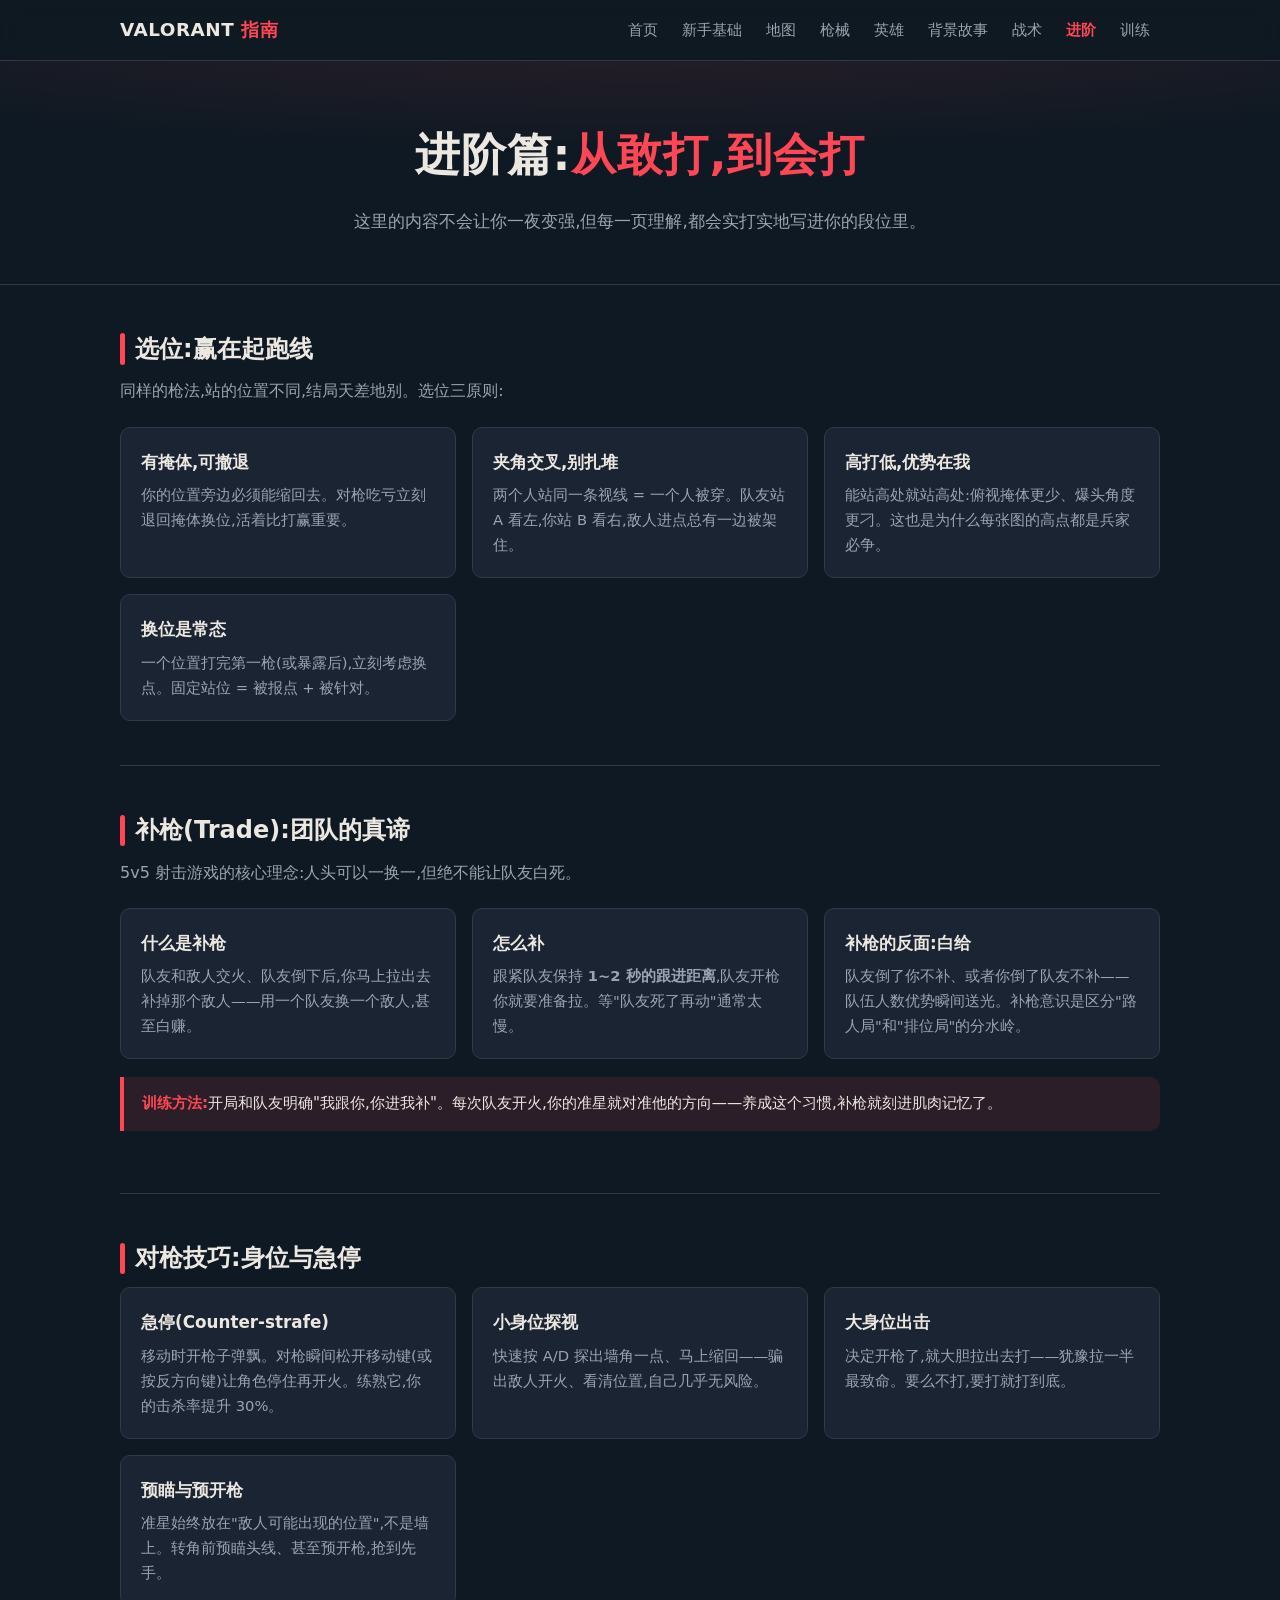
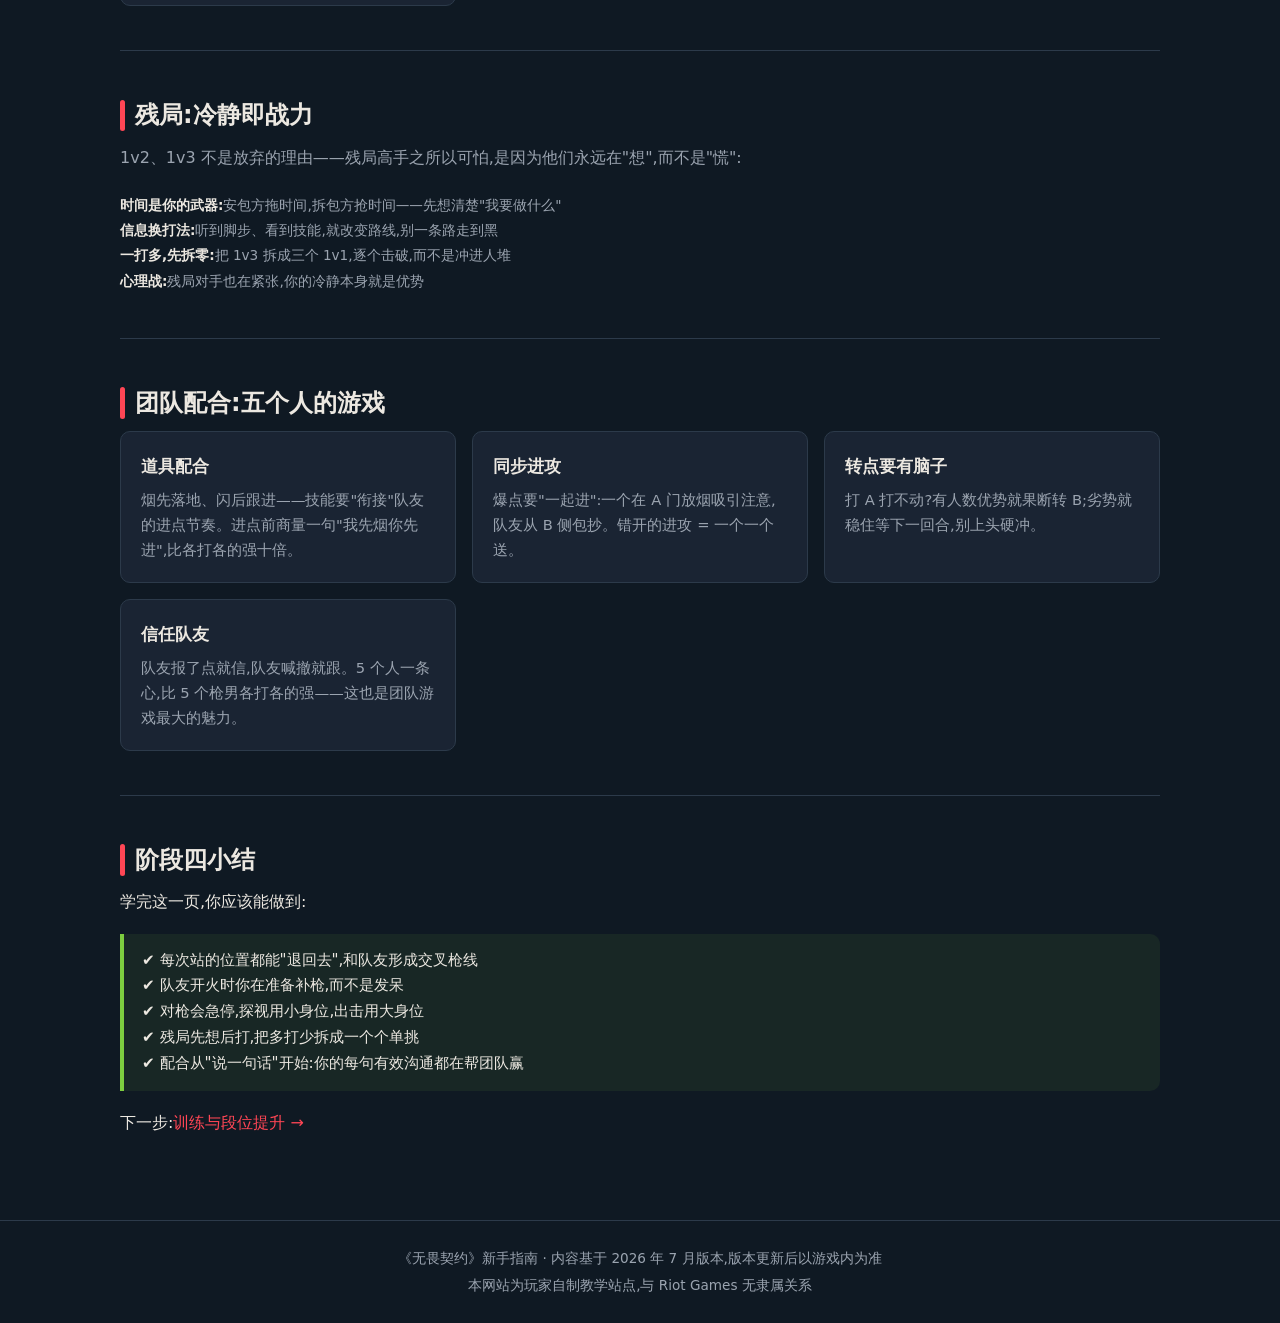
==== advanced.html @ 95a626fa "Add Valorant beginner guide website (9 pages)" ====
<!DOCTYPE html>
<html lang="zh-CN">
<head>
  <meta charset="UTF-8">
  <meta name="viewport" content="width=device-width, initial-scale=1.0">
  <title>进阶篇 — 无畏契约新手指南</title>
  <meta name="description" content="无畏契约进阶技巧:选位、补枪、急停与身位控制、残局思路、团队配合。">
  <link rel="stylesheet" href="css/style.css">
</head>
<body>

<header class="site-header">
  <div class="container header-inner">
    <a href="index.html" class="logo">VALORANT<span> 指南</span></a>
    <button type="button" class="nav-toggle" id="navToggle" aria-label="打开菜单">☰</button>
    <nav class="site-nav" id="siteNav">
      <a href="index.html">首页</a>
      <a href="basics.html">新手基础</a>
      <a href="maps.html">地图</a>
      <a href="weapons.html">枪械</a>
      <a href="agents.html">英雄</a>
      <a href="lore.html">背景故事</a>
      <a href="tactics.html">战术</a>
      <a href="advanced.html" class="active">进阶</a>
      <a href="training.html">训练</a>
    </nav>
  </div>
</header>

<section class="hero">
  <div class="container">
    <h1>进阶篇:<em>从敢打,到会打</em></h1>
    <p>这里的内容不会让你一夜变强,但每一页理解,都会实打实地写进你的段位里。</p>
  </div>
</section>

<main class="container">

  <section class="section">
    <h2 class="section-title">选位:赢在起跑线</h2>
    <p class="section-desc">同样的枪法,站的位置不同,结局天差地别。选位三原则:</p>
    <div class="grid">
      <div class="card">
        <h3>有掩体,可撤退</h3>
        <p>你的位置旁边必须能缩回去。对枪吃亏立刻退回掩体换位,活着比打赢重要。</p>
      </div>
      <div class="card">
        <h3>夹角交叉,别扎堆</h3>
        <p>两个人站同一条视线 = 一个人被穿。队友站 A 看左,你站 B 看右,敌人进点总有一边被架住。</p>
      </div>
      <div class="card">
        <h3>高打低,优势在我</h3>
        <p>能站高处就站高处:俯视掩体更少、爆头角度更刁。这也是为什么每张图的高点都是兵家必争。</p>
      </div>
      <div class="card">
        <h3>换位是常态</h3>
        <p>一个位置打完第一枪(或暴露后),立刻考虑换点。固定站位 = 被报点 + 被针对。</p>
      </div>
    </div>
  </section>

  <section class="section">
    <h2 class="section-title">补枪(Trade):团队的真谛</h2>
    <p class="section-desc">5v5 射击游戏的核心理念:人头可以一换一,但绝不能让队友白死。</p>
    <div class="grid">
      <div class="card">
        <h3>什么是补枪</h3>
        <p>队友和敌人交火、队友倒下后,你马上拉出去补掉那个敌人——用一个队友换一个敌人,甚至白赚。</p>
      </div>
      <div class="card">
        <h3>怎么补</h3>
        <p>跟紧队友保持 <strong>1~2 秒的跟进距离</strong>,队友开枪你就要准备拉。等"队友死了再动"通常太慢。</p>
      </div>
      <div class="card">
        <h3>补枪的反面:白给</h3>
        <p>队友倒了你不补、或者你倒了队友不补——队伍人数优势瞬间送光。补枪意识是区分"路人局"和"排位局"的分水岭。</p>
      </div>
    </div>
    <div class="callout">
      <strong>训练方法:</strong>开局和队友明确"我跟你,你进我补"。每次队友开火,你的准星就对准他的方向——养成这个习惯,补枪就刻进肌肉记忆了。
    </div>
  </section>

  <section class="section">
    <h2 class="section-title">对枪技巧:身位与急停</h2>
    <div class="grid">
      <div class="card">
        <h3>急停(Counter-strafe)</h3>
        <p>移动时开枪子弹飘。对枪瞬间松开移动键(或按反方向键)让角色停住再开火。练熟它,你的击杀率提升 30%。</p>
      </div>
      <div class="card">
        <h3>小身位探视</h3>
        <p>快速按 A/D 探出墙角一点、马上缩回——骗出敌人开火、看清位置,自己几乎无风险。</p>
      </div>
      <div class="card">
        <h3>大身位出击</h3>
        <p>决定开枪了,就大胆拉出去打——犹豫拉一半最致命。要么不打,要打就打到底。</p>
      </div>
      <div class="card">
        <h3>预瞄与预开枪</h3>
        <p>准星始终放在"敌人可能出现的位置",不是墙上。转角前预瞄头线、甚至预开枪,抢到先手。</p>
      </div>
    </div>
  </section>

  <section class="section">
    <h2 class="section-title">残局:冷静即战力</h2>
    <p class="section-desc">1v2、1v3 不是放弃的理由——残局高手之所以可怕,是因为他们永远在"想",而不是"慌":</p>
    <ul class="kit">
      <li><b>时间是你的武器:</b>安包方拖时间,拆包方抢时间——先想清楚"我要做什么"</li>
      <li><b>信息换打法:</b>听到脚步、看到技能,就改变路线,别一条路走到黑</li>
      <li><b>一打多,先拆零:</b>把 1v3 拆成三个 1v1,逐个击破,而不是冲进人堆</li>
      <li><b>心理战:</b>残局对手也在紧张,你的冷静本身就是优势</li>
    </ul>
  </section>

  <section class="section">
    <h2 class="section-title">团队配合:五个人的游戏</h2>
    <div class="grid">
      <div class="card">
        <h3>道具配合</h3>
        <p>烟先落地、闪后跟进——技能要"衔接"队友的进点节奏。进点前商量一句"我先烟你先进",比各打各的强十倍。</p>
      </div>
      <div class="card">
        <h3>同步进攻</h3>
        <p>爆点要"一起进":一个在 A 门放烟吸引注意,队友从 B 侧包抄。错开的进攻 = 一个一个送。</p>
      </div>
      <div class="card">
        <h3>转点要有脑子</h3>
        <p>打 A 打不动?有人数优势就果断转 B;劣势就稳住等下一回合,别上头硬冲。</p>
      </div>
      <div class="card">
        <h3>信任队友</h3>
        <p>队友报了点就信,队友喊撤就跟。5 个人一条心,比 5 个枪男各打各的强——这也是团队游戏最大的魅力。</p>
      </div>
    </div>
  </section>

  <section class="section">
    <h2 class="section-title">阶段四小结</h2>
    <p>学完这一页,你应该能做到:</p>
    <div class="callout tip">
      ✔ 每次站的位置都能"退回去",和队友形成交叉枪线<br>
      ✔ 队友开火时你在准备补枪,而不是发呆<br>
      ✔ 对枪会急停,探视用小身位,出击用大身位<br>
      ✔ 残局先想后打,把多打少拆成一个个单挑<br>
      ✔ 配合从"说一句话"开始:你的每句有效沟通都在帮团队赢
    </div>
    <p>下一步:<a href="training.html">训练与段位提升 →</a></p>
  </section>

</main>

<footer class="site-footer">
  <div class="container">
    <p>《无畏契约》新手指南 · 内容基于 2026 年 7 月版本,版本更新后以游戏内为准</p>
    <p>本网站为玩家自制教学站点,与 Riot Games 无隶属关系</p>
  </div>
</footer>

<script src="js/main.js"></script>
</body>
</html>
---- css/style.css ----
/* ============================================================
   无畏契约新手指南 — 全站共享样式
   暗色 + 红色点缀(Valorant 风格),响应式,无外部依赖
   ============================================================ */

:root {
  --bg: #0f1923;
  --bg-2: #141e2b;
  --card: #1a2433;
  --card-hover: #202d3f;
  --line: #2c3a4a;
  --text: #ece8e1;
  --muted: #9ba4b0;
  --accent: #ff4655;
  --accent-soft: rgba(255, 70, 85, 0.12);

  /* 四职业配色 */
  --role-duelist: #ff4655;
  --role-initiator: #7dcd3f;
  --role-controller: #4ea1ff;
  --role-sentinel: #f0b429;

  --radius: 10px;
  --shadow: 0 4px 16px rgba(0, 0, 0, 0.35);
}

* { box-sizing: border-box; margin: 0; padding: 0; }

html { scroll-behavior: smooth; }

body {
  font-family: system-ui, -apple-system, "Segoe UI", "Microsoft YaHei", "PingFang SC", sans-serif;
  background: var(--bg);
  color: var(--text);
  line-height: 1.7;
}

.container { max-width: 1080px; margin: 0 auto; padding: 0 20px; }

a { color: var(--accent); text-decoration: none; }
a:hover { text-decoration: underline; }

/* ---------------- 页头导航 ---------------- */

.site-header {
  position: sticky;
  top: 0;
  z-index: 100;
  background: rgba(15, 25, 35, 0.92);
  -webkit-backdrop-filter: blur(8px);
  backdrop-filter: blur(8px);
  border-bottom: 1px solid var(--line);
}

.header-inner {
  display: flex;
  align-items: center;
  justify-content: space-between;
  gap: 16px;
  height: 60px;
}

.logo {
  font-weight: 800;
  font-size: 1.15rem;
  letter-spacing: 0.5px;
  color: var(--text);
  white-space: nowrap;
}
.logo span { color: var(--accent); }

.site-nav {
  display: flex;
  gap: 4px;
  align-items: center;
  flex-wrap: wrap;
}

.site-nav a {
  color: var(--muted);
  padding: 6px 10px;
  border-radius: 6px;
  font-size: 0.92rem;
  white-space: nowrap;
}
.site-nav a:hover { color: var(--text); text-decoration: none; background: var(--card); }
.site-nav a.active { color: var(--accent); font-weight: 700; }

.nav-toggle {
  display: none;
  background: none;
  border: 1px solid var(--line);
  color: var(--text);
  font-size: 1.2rem;
  padding: 4px 12px;
  border-radius: 6px;
  cursor: pointer;
}

/* ---------------- 英雄区 ---------------- */

.hero {
  padding: 56px 0 48px;
  text-align: center;
  background:
    radial-gradient(ellipse 80% 60% at 50% -20%, var(--accent-soft), transparent),
    var(--bg);
  border-bottom: 1px solid var(--line);
}

.hero h1 {
  font-size: clamp(1.8rem, 4vw, 2.8rem);
  font-weight: 800;
  letter-spacing: 1px;
}
.hero h1 em { color: var(--accent); font-style: normal; }
.hero p {
  max-width: 640px;
  margin: 14px auto 0;
  color: var(--muted);
  font-size: 1.05rem;
}

/* ---------------- 章节标题 ---------------- */

.section { padding: 44px 0; }
.section + .section { border-top: 1px solid var(--line); }

.section-title {
  font-size: 1.5rem;
  font-weight: 800;
  margin-bottom: 8px;
  display: flex;
  align-items: center;
  gap: 10px;
}
.section-title::before {
  content: "";
  width: 5px;
  height: 1.3em;
  background: var(--accent);
  border-radius: 3px;
}

.section-desc { color: var(--muted); margin-bottom: 22px; }

.subhead { margin: 20px 0 10px; }

/* ---------------- 卡片 ---------------- */

.grid {
  display: grid;
  grid-template-columns: repeat(auto-fill, minmax(250px, 1fr));
  gap: 16px;
}

.card {
  background: var(--card);
  border: 1px solid var(--line);
  border-radius: var(--radius);
  padding: 20px;
  transition: transform 0.15s ease, border-color 0.15s ease, background 0.15s ease;
}
.card:hover {
  transform: translateY(-3px);
  border-color: var(--accent);
  background: var(--card-hover);
}
.card h3 { font-size: 1.05rem; margin-bottom: 6px; }
.card p { color: var(--muted); font-size: 0.92rem; }
.card .tag {
  display: inline-block;
  font-size: 0.75rem;
  font-weight: 700;
  padding: 2px 8px;
  border-radius: 20px;
  margin-bottom: 8px;
}

/* 英雄卡片技能列表 */
.kit {
  list-style: none;
  margin: 8px 0 0;
  font-size: 0.85rem;
  color: var(--muted);
}
.kit li { padding: 1px 0; }
.kit b { color: var(--text); font-weight: 600; }

.stars { color: var(--accent); font-size: 0.8rem; letter-spacing: 2px; }

.card .advice { margin-top: 10px; font-size: 0.88rem; color: var(--text); }
.card .advice b { color: var(--accent); }

/* 角色职业色 */
.tag-duelist { background: rgba(255, 70, 85, 0.15); color: var(--role-duelist); }
.tag-initiator { background: rgba(125, 205, 63, 0.15); color: var(--role-initiator); }
.tag-controller { background: rgba(78, 161, 255, 0.15); color: var(--role-controller); }
.tag-sentinel { background: rgba(240, 180, 41, 0.15); color: var(--role-sentinel); }

/* ---------------- 提示框 ---------------- */

.callout {
  border-left: 4px solid var(--accent);
  background: var(--accent-soft);
  padding: 14px 18px;
  border-radius: 0 var(--radius) var(--radius) 0;
  margin: 18px 0;
  font-size: 0.95rem;
}
.callout strong { color: var(--accent); }

.tip {
  border-left-color: var(--role-initiator);
  background: rgba(125, 205, 63, 0.08);
}
.tip strong { color: var(--role-initiator); }

/* ---------------- 表格 ---------------- */

.table-wrap { overflow-x: auto; margin: 18px 0; }

table {
  width: 100%;
  border-collapse: collapse;
  font-size: 0.92rem;
  background: var(--card);
  border-radius: var(--radius);
  overflow: hidden;
}
th, td { padding: 10px 14px; text-align: left; border-bottom: 1px solid var(--line); }
th { background: var(--bg-2); font-weight: 700; white-space: nowrap; }
tr:last-child td { border-bottom: none; }
td { color: var(--text); }

/* ---------------- 路线图(首页) ---------------- */

.roadmap { list-style: none; }
.roadmap li {
  position: relative;
  padding: 0 0 26px 34px;
}
.roadmap li::before {
  content: "";
  position: absolute;
  left: 8px;
  top: 6px;
  width: 14px;
  height: 14px;
  border-radius: 50%;
  background: var(--accent);
  box-shadow: 0 0 0 4px var(--accent-soft);
}
.roadmap li::after {
  content: "";
  position: absolute;
  left: 14px;
  top: 26px;
  bottom: 0;
  width: 2px;
  background: var(--line);
}
.roadmap li:last-child::after { display: none; }
.roadmap h3 { font-size: 1.1rem; margin-bottom: 4px; }
.roadmap p { color: var(--muted); font-size: 0.93rem; }
.roadmap .steps { margin-top: 10px; display: flex; flex-wrap: wrap; gap: 8px; }
.roadmap .steps a {
  background: var(--card);
  border: 1px solid var(--line);
  color: var(--text);
  padding: 6px 14px;
  border-radius: 20px;
  font-size: 0.88rem;
}
.roadmap .steps a:hover { border-color: var(--accent); text-decoration: none; color: var(--accent); }

/* ---------------- 页脚 ---------------- */

.site-footer {
  border-top: 1px solid var(--line);
  padding: 26px 0;
  margin-top: 40px;
  text-align: center;
  color: var(--muted);
  font-size: 0.85rem;
}
.site-footer p + p { margin-top: 4px; }

/* ---------------- 响应式 ---------------- */

@media (max-width: 820px) {
  .nav-toggle { display: block; }

  .site-nav {
    display: none;
    position: absolute;
    top: 60px;
    left: 0;
    right: 0;
    flex-direction: column;
    align-items: stretch;
    background: var(--bg-2);
    border-bottom: 1px solid var(--line);
    padding: 10px 20px 16px;
  }
  .site-nav.open { display: flex; }
  .site-nav a { padding: 10px 8px; font-size: 1rem; }

  .hero { padding: 40px 0 34px; }
  .section { padding: 34px 0; }
}
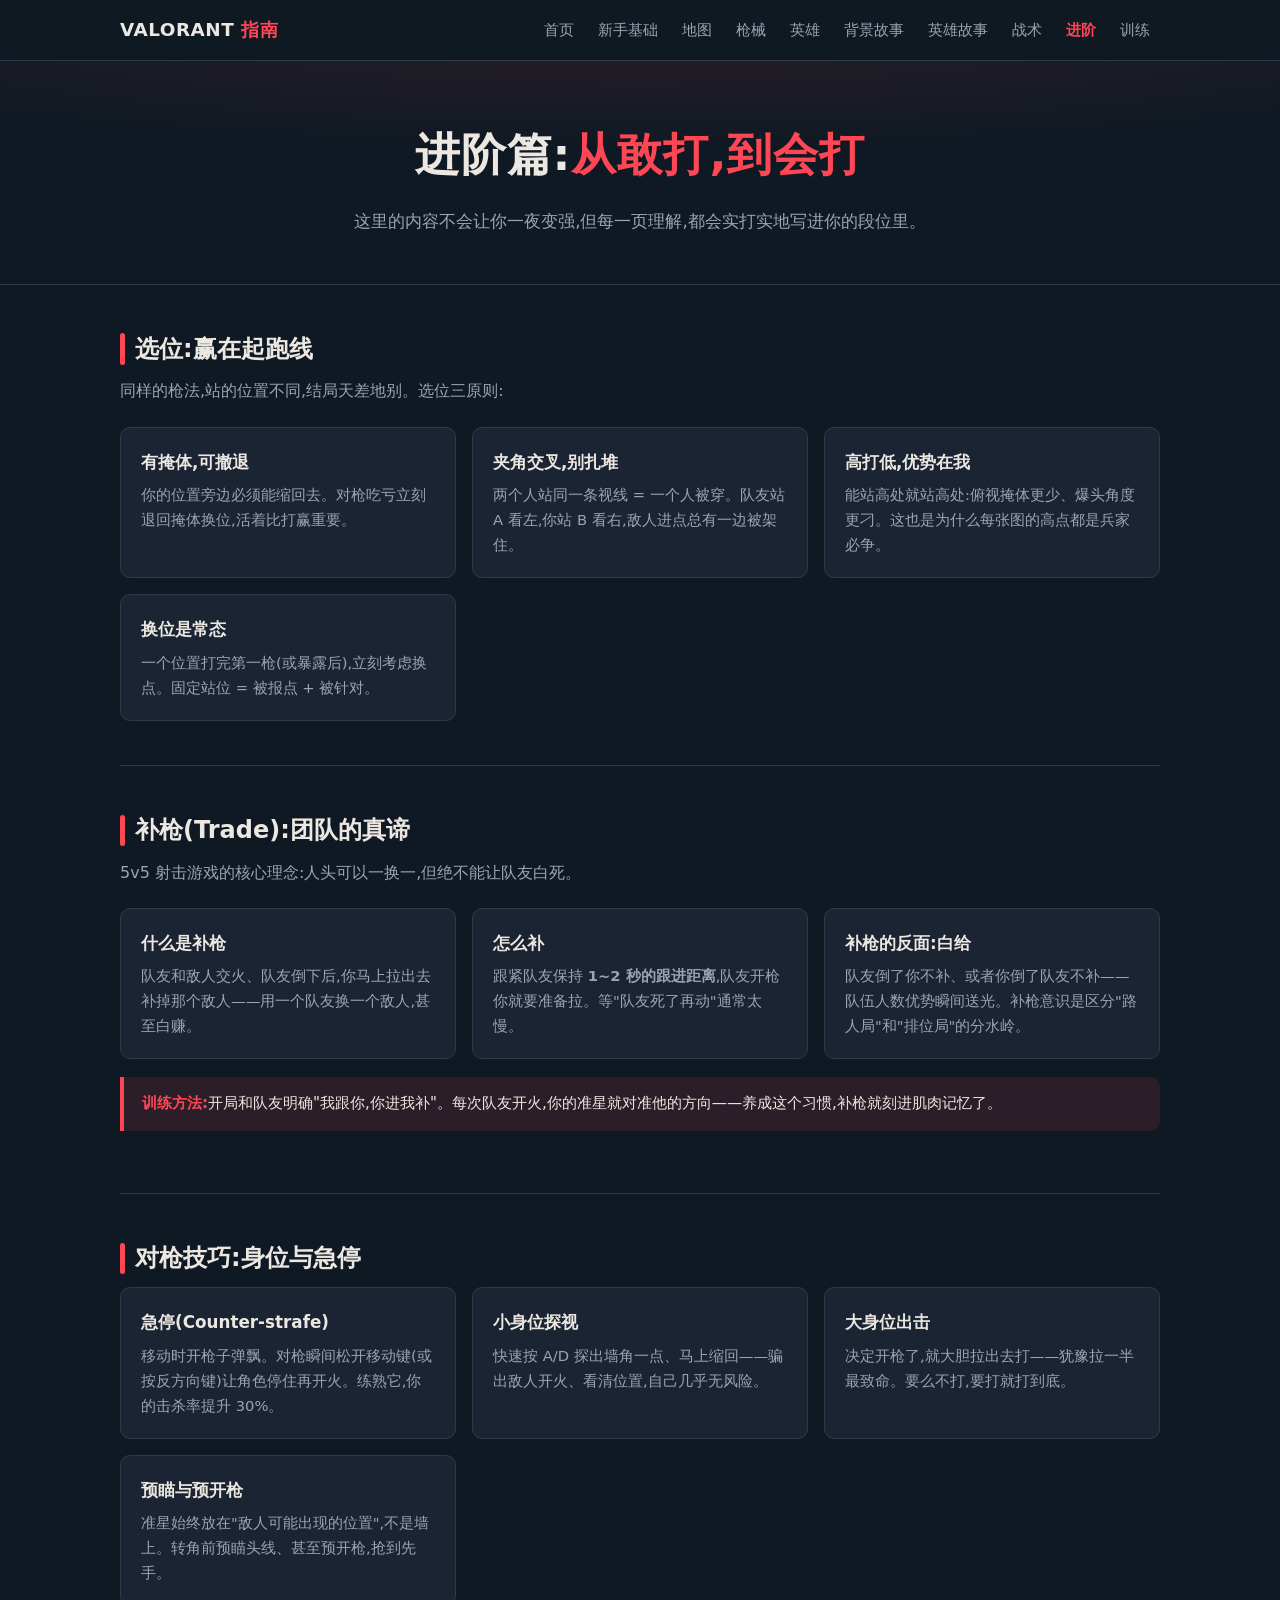
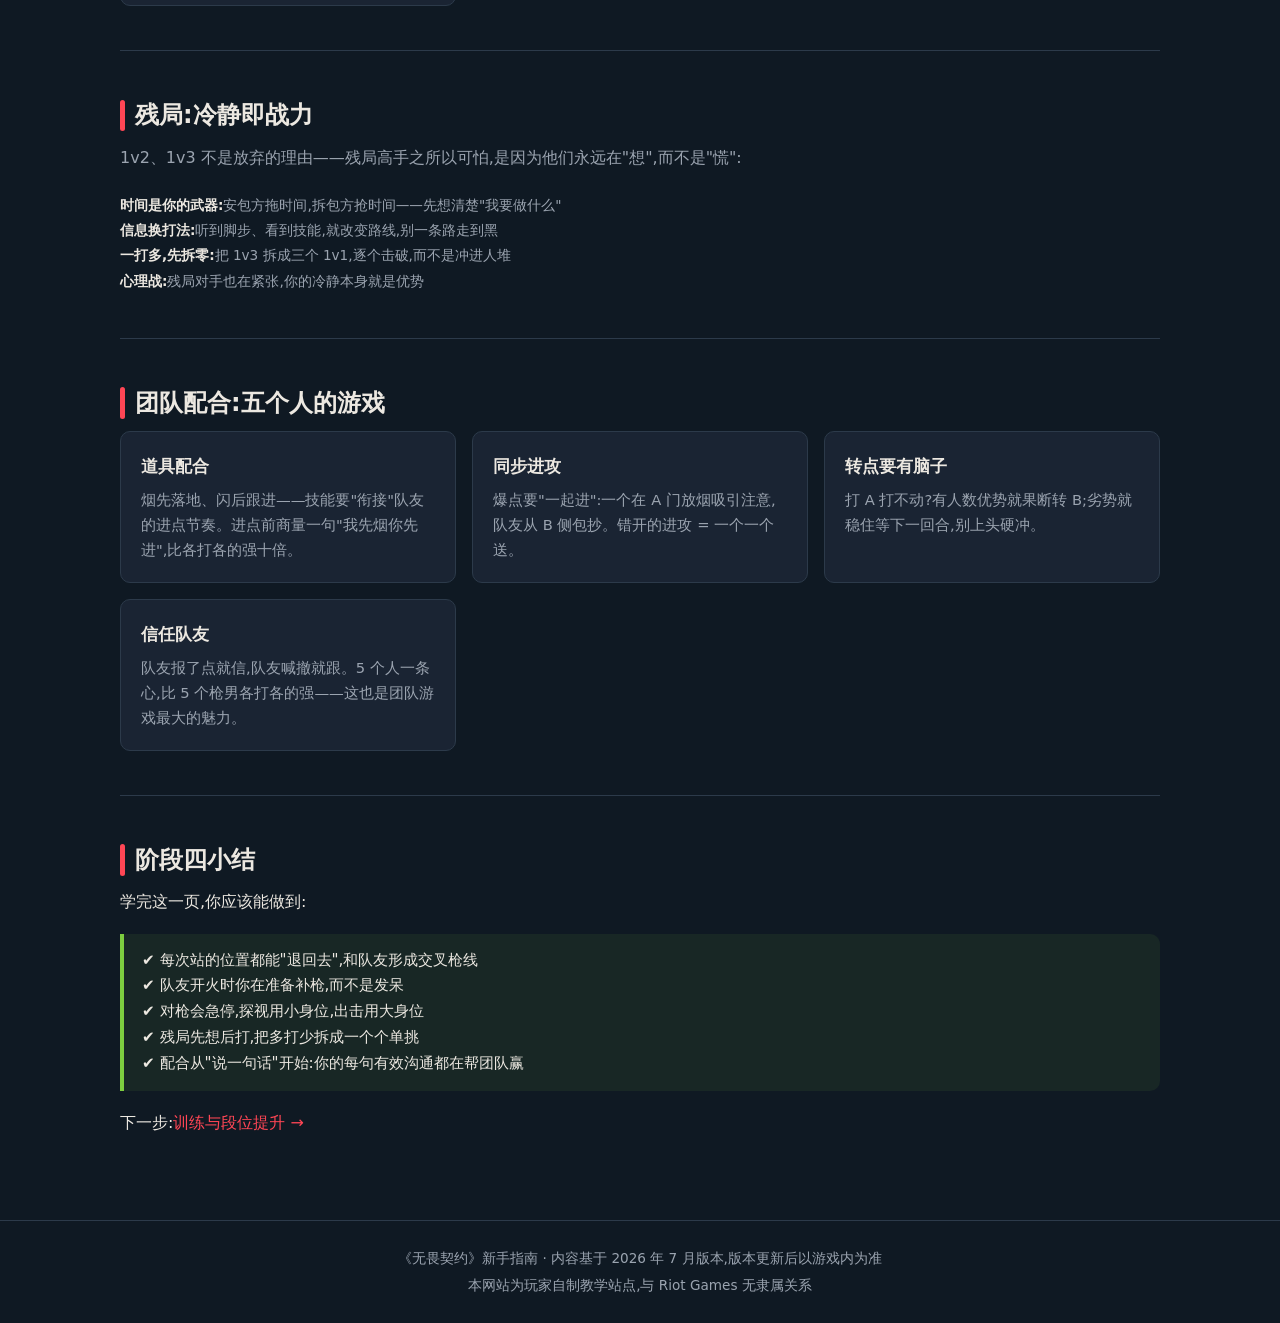
==== commit 1781b778: "新增英雄故事页:29 位英雄档案,更新全站导航与背景故事页" ====
--- a/advanced.html
+++ b/advanced.html
@@ -20,6 +20,7 @@
       <a href="weapons.html">枪械</a>
       <a href="agents.html">英雄</a>
       <a href="lore.html">背景故事</a>
+      <a href="stories.html">英雄故事</a>
       <a href="tactics.html">战术</a>
       <a href="advanced.html" class="active">进阶</a>
       <a href="training.html">训练</a>
--- a/css/style.css
+++ b/css/style.css
@@ -56,8 +56,11 @@
   display: flex;
   align-items: center;
   justify-content: space-between;
-  gap: 16px;
-  height: 60px;
+  flex-wrap: wrap;
+  gap: 8px 16px;
+  min-height: 60px;
+  padding-top: 8px;
+  padding-bottom: 8px;
 }
 
 .logo {
@@ -274,6 +277,92 @@
 }
 .roadmap .steps a:hover { border-color: var(--accent); text-decoration: none; color: var(--accent); }
 
+/* ---------------- 地图小地图区块 ---------------- */
+
+.map-block-wrap { border-top: 1px solid var(--line); }
+.map-meta { color: var(--muted); font-size: 0.9rem; margin-bottom: 14px; }
+
+.map-block {
+  display: grid;
+  grid-template-columns: minmax(0, 1fr) minmax(0, 1fr);
+  gap: 20px;
+  align-items: start;
+}
+
+.minimap svg {
+  width: 100%;
+  height: auto;
+  background: var(--bg-2);
+  border: 1px solid var(--line);
+  border-radius: var(--radius);
+  display: block;
+}
+
+.map-legend {
+  display: flex;
+  flex-wrap: wrap;
+  gap: 6px 14px;
+  margin-top: 10px;
+  font-size: 0.8rem;
+  color: var(--muted);
+}
+.map-legend span {
+  display: inline-flex;
+  align-items: center;
+  gap: 5px;
+}
+.map-legend i {
+  width: 10px;
+  height: 10px;
+  border-radius: 3px;
+  display: inline-block;
+  flex-shrink: 0;
+}
+.map-legend i.line { width: 18px; height: 3px; border-radius: 2px; }
+
+/* 图例色块 */
+.leg-attack { background: #7dcd3f !important; }
+.leg-defend { background: #4ea1ff !important; }
+.leg-a { background: #ff4655 !important; }
+.leg-b { background: #f0b429 !important; }
+.leg-c { background: #a78bfa !important; }
+.leg-special { background: #facc15 !important; border-radius: 2px !important; transform: rotate(45deg) !important; }
+.leg-line { background: #33465a !important; }
+.leg-circle { border-radius: 50% !important; transform: none !important; }
+
+.map-analysis p + p { margin-top: 10px; }
+.map-analysis strong { color: var(--accent); }
+.map-analysis .map-kicker { display: inline-block; color: var(--accent); font-weight: 700; margin-right: 4px; }
+
+/* ---------------- 英雄故事页 ---------------- */
+
+.story-card { border-top: 1px solid var(--line); padding: 26px 0; }
+.story-card:first-of-type { border-top: none; }
+.story-card h3 { font-size: 1.25rem; margin-bottom: 2px; }
+.story-card .story-sub { color: var(--muted); font-size: 0.9rem; margin-bottom: 12px; }
+.story-grid {
+  display: grid;
+  grid-template-columns: repeat(auto-fit, minmax(210px, 1fr));
+  gap: 10px 22px;
+  margin-top: 10px;
+}
+.story-grid .sg-item { font-size: 0.93rem; }
+.story-grid .sg-item b {
+  display: block;
+  color: var(--accent);
+  font-size: 0.78rem;
+  letter-spacing: 1px;
+  margin-bottom: 2px;
+}
+.story-quote {
+  margin-top: 14px;
+  padding-left: 14px;
+  border-left: 3px solid var(--accent);
+  color: var(--muted);
+  font-style: italic;
+  font-size: 0.92rem;
+}
+
 /* ---------------- 页脚 ---------------- */
 
 .site-footer {
@@ -288,8 +377,14 @@
 
 /* ---------------- 响应式 ---------------- */
 
+@media (max-width: 980px) {
+  .site-nav a { padding: 6px 8px; font-size: 0.84rem; }
+}
+
 @media (max-width: 820px) {
   .nav-toggle { display: block; }
+
+  .map-block { grid-template-columns: 1fr; }
 
   .site-nav {
     display: none;
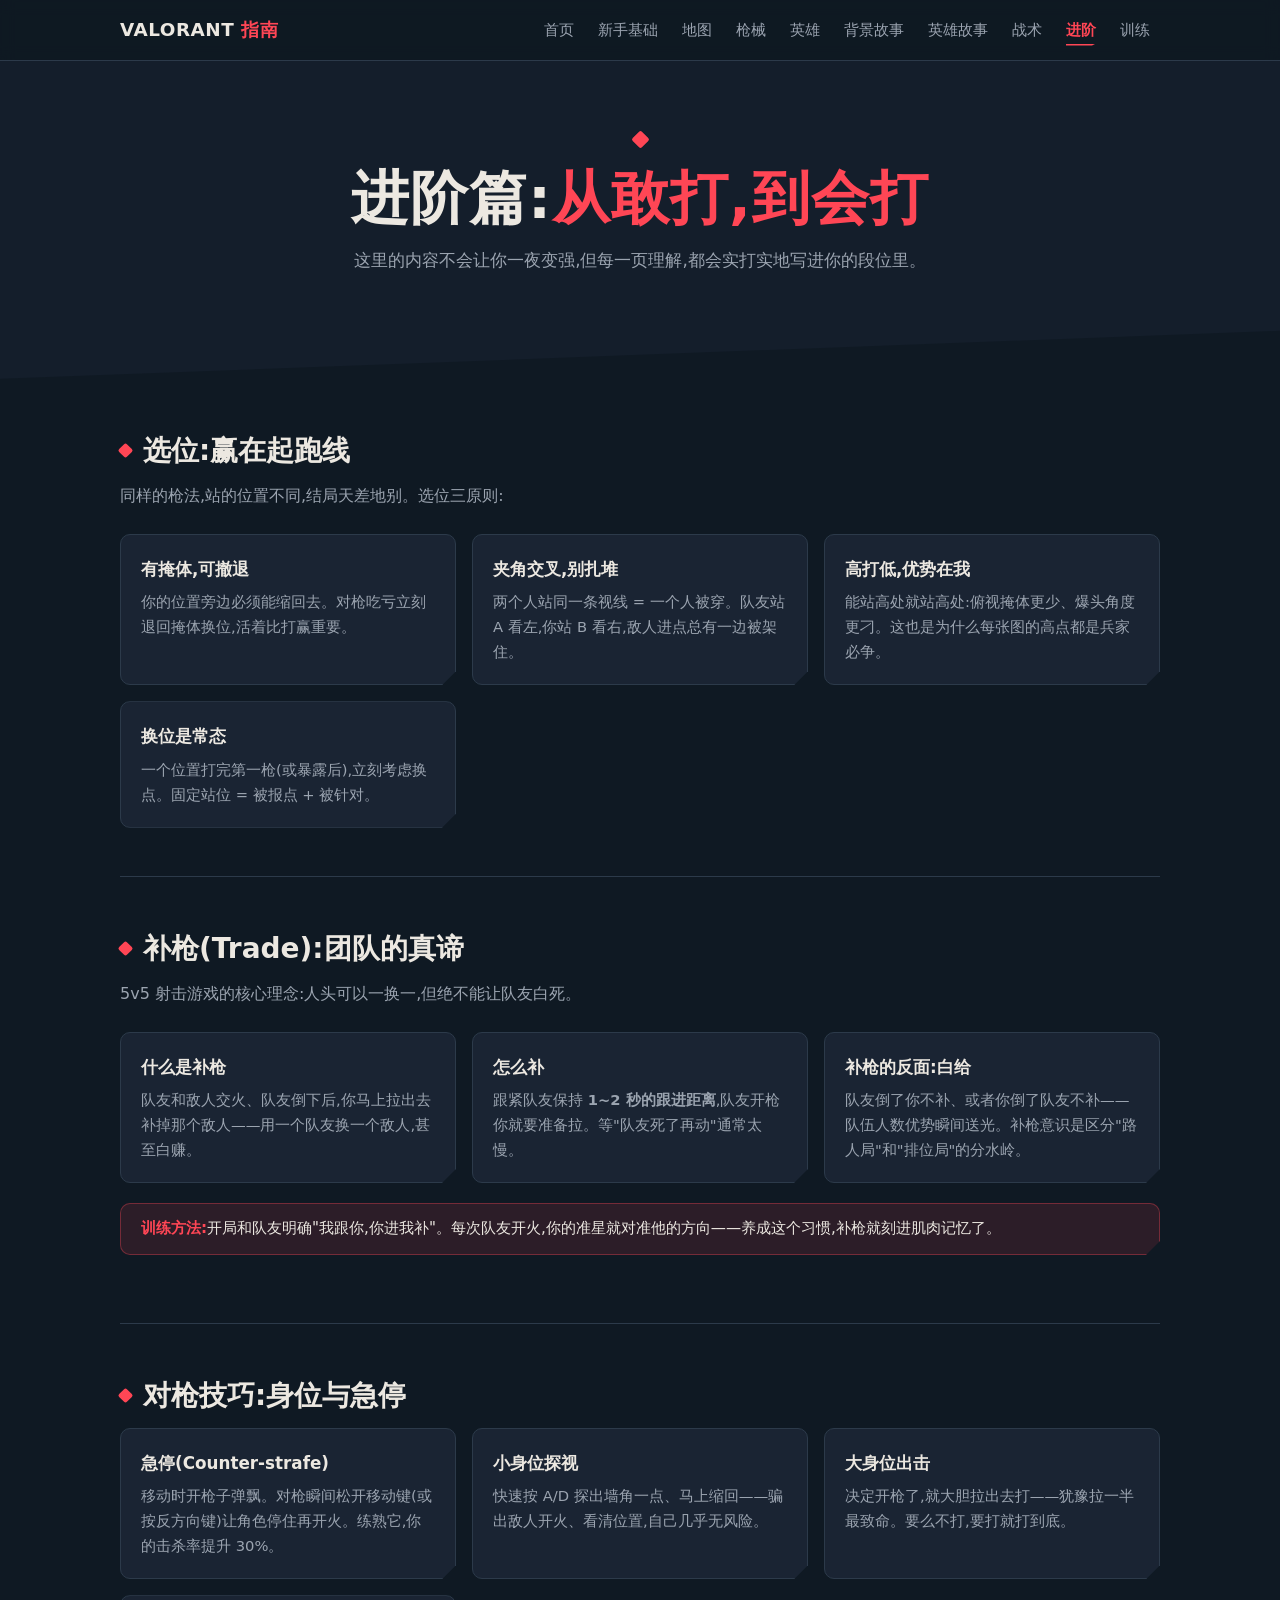
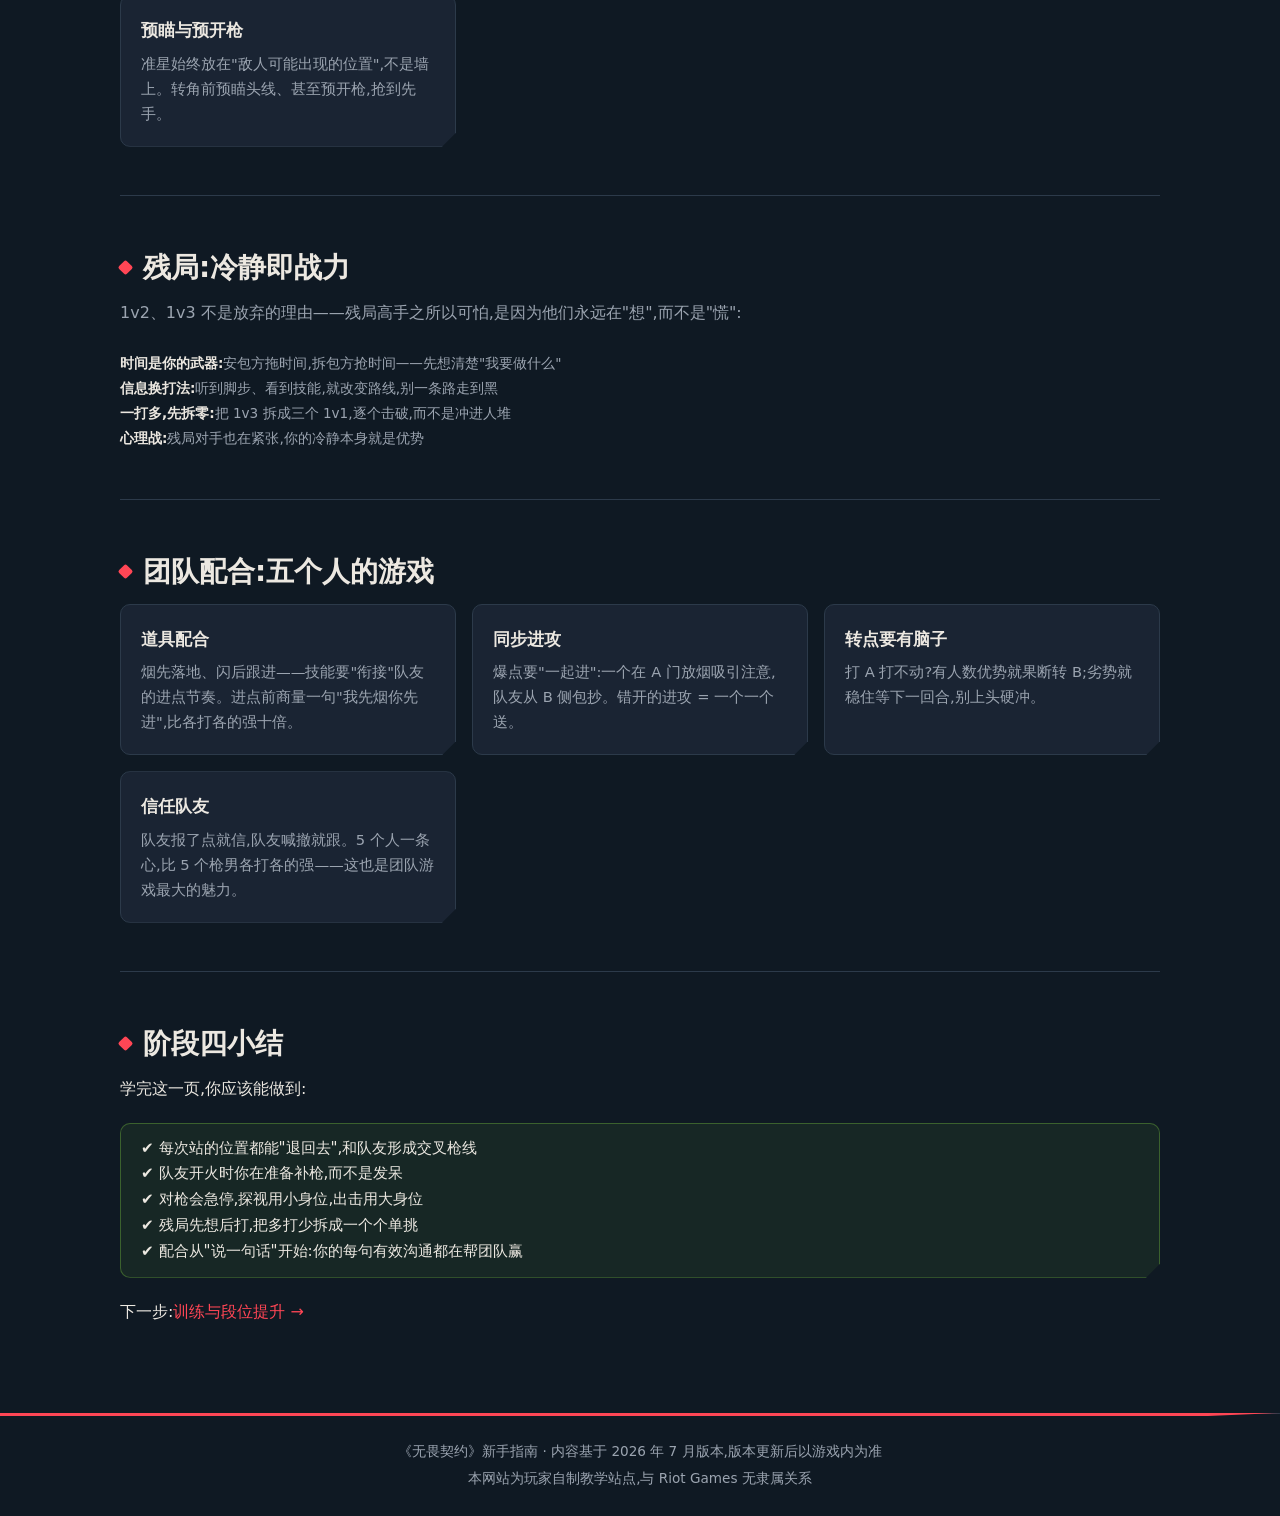
==== commit 8efbb082: "Improve guide accessibility and SEO" ====
--- a/advanced.html
+++ b/advanced.html
@@ -5,6 +5,14 @@
   <meta name="viewport" content="width=device-width, initial-scale=1.0">
   <title>进阶篇 — 无畏契约新手指南</title>
   <meta name="description" content="无畏契约进阶技巧:选位、补枪、急停与身位控制、残局思路、团队配合。">
+  <meta property="og:type" content="website">
+  <meta property="og:site_name" content="无畏契约新手指南">
+  <meta property="og:title" content="进阶篇 — 无畏契约新手指南">
+  <meta property="og:description" content="选位、补枪、急停、身位控制、残局思路与团队配合。">
+  <meta property="og:url" content="https://yxtman.github.io/git/advanced.html">
+  <meta property="og:locale" content="zh_CN">
+  <meta name="twitter:card" content="summary">
+  <link rel="canonical" href="https://yxtman.github.io/git/advanced.html">
   <link rel="stylesheet" href="css/style.css">
 </head>
 <body>
@@ -12,8 +20,8 @@
 <header class="site-header">
   <div class="container header-inner">
     <a href="index.html" class="logo">VALORANT<span> 指南</span></a>
-    <button type="button" class="nav-toggle" id="navToggle" aria-label="打开菜单">☰</button>
-    <nav class="site-nav" id="siteNav">
+    <button type="button" class="nav-toggle" id="navToggle" aria-label="打开菜单" aria-controls="siteNav" aria-expanded="false">☰</button>
+    <nav class="site-nav" id="siteNav" aria-label="主导航">
       <a href="index.html">首页</a>
       <a href="basics.html">新手基础</a>
       <a href="maps.html">地图</a>
@@ -22,7 +30,7 @@
       <a href="lore.html">背景故事</a>
       <a href="stories.html">英雄故事</a>
       <a href="tactics.html">战术</a>
-      <a href="advanced.html" class="active">进阶</a>
+      <a href="advanced.html" class="active" aria-current="page">进阶</a>
       <a href="training.html">训练</a>
     </nav>
   </div>
--- a/css/style.css
+++ b/css/style.css
@@ -21,7 +21,16 @@
   --role-sentinel: #f0b429;
 
   --radius: 10px;
-  --shadow: 0 4px 16px rgba(0, 0, 0, 0.35);
+
+  /* 间距 scale:--sp-1 最小,数值递进 */
+  --sp-1: 4px;
+  --sp-2: 8px;
+  --sp-3: 12px;
+  --sp-4: 16px;
+  --sp-5: 20px;
+  --sp-6: 24px;
+  --sp-7: 32px;
+  --sp-8: 48px;
 }
 
 * { box-sizing: border-box; margin: 0; padding: 0; }
@@ -34,6 +43,8 @@
   color: var(--text);
   line-height: 1.7;
 }
+
+body.nav-open { overflow: hidden; }
 
 .container { max-width: 1080px; margin: 0 auto; padding: 0 20px; }
 
@@ -87,7 +98,21 @@
   white-space: nowrap;
 }
 .site-nav a:hover { color: var(--text); text-decoration: none; background: var(--card); }
-.site-nav a.active { color: var(--accent); font-weight: 700; }
+.site-nav a.active {
+  position: relative;
+  color: var(--accent);
+  font-weight: 700;
+}
+.site-nav a.active::after {
+  content: "";
+  position: absolute;
+  left: 10px;
+  right: 10px;
+  bottom: 3px;
+  height: 2px;
+  background: var(--accent);
+  clip-path: polygon(0 0, 100% 0, calc(100% - 4px) 100%, 0 100%);
+}
 
 .nav-toggle {
   display: none;
@@ -103,71 +128,118 @@
 /* ---------------- 英雄区 ---------------- */
 
 .hero {
-  padding: 56px 0 48px;
-  text-align: center;
-  background:
-    radial-gradient(ellipse 80% 60% at 50% -20%, var(--accent-soft), transparent),
-    var(--bg);
-  border-bottom: 1px solid var(--line);
-}
-
+  padding: 72px 0 104px;
+  background: var(--bg-2);
+  clip-path: polygon(0 0, 100% 0, 100% calc(100% - 48px), 0 100%);
+}
+
+/* 首页 hero 两栏构图;其他页面保持居中 */
+.hero { text-align: center; }
+.hero-home { text-align: left; }
+
+.hero-grid {
+  display: grid;
+  grid-template-columns: minmax(0, 1fr) 240px;
+  gap: var(--sp-8);
+  align-items: center;
+}
+
+.hero-copy h1,
 .hero h1 {
-  font-size: clamp(1.8rem, 4vw, 2.8rem);
+  font-size: clamp(2.2rem, 5.2vw, 3.6rem);
   font-weight: 800;
   letter-spacing: 1px;
-}
+  line-height: 1.15;
+}
+.hero h1::before {
+  content: "";
+  display: block;
+  width: 13px;
+  height: 13px;
+  margin: 0 auto 20px;
+  background: var(--accent);
+  border-radius: 2px;
+  transform: rotate(45deg);
+}
+.hero-copy h1::before { margin: 0 0 20px; }
 .hero h1 em { color: var(--accent); font-style: normal; }
 .hero p {
-  max-width: 640px;
+  max-width: 600px;
   margin: 14px auto 0;
   color: var(--muted);
   font-size: 1.05rem;
 }
+.hero-copy p { margin: 16px 0 0; }
+
+.hero-mark svg {
+  width: 100%;
+  height: auto;
+  display: block;
+}
+
+/* hero 进入动效(仅一个作者时刻,尊重减弱动效设置) */
+.hero-copy h1 {
+  animation: hero-in 0.5s ease-out both;
+}
+.hero-mark {
+  animation: hero-in 0.5s 0.12s ease-out both;
+}
+@keyframes hero-in {
+  from { opacity: 0; transform: translateY(14px); }
+  to { opacity: 1; transform: none; }
+}
+@media (prefers-reduced-motion: reduce) {
+  .hero-copy h1, .hero-mark { animation: none; }
+}
 
 /* ---------------- 章节标题 ---------------- */
 
-.section { padding: 44px 0; }
+.section { padding: var(--sp-8) 0; }
 .section + .section { border-top: 1px solid var(--line); }
 
 .section-title {
-  font-size: 1.5rem;
+  font-size: 1.75rem;
   font-weight: 800;
-  margin-bottom: 8px;
+  margin-bottom: var(--sp-2);
   display: flex;
   align-items: center;
-  gap: 10px;
+  gap: 12px;
 }
 .section-title::before {
   content: "";
-  width: 5px;
-  height: 1.3em;
+  width: 11px;
+  height: 11px;
   background: var(--accent);
-  border-radius: 3px;
-}
-
-.section-desc { color: var(--muted); margin-bottom: 22px; }
-
-.subhead { margin: 20px 0 10px; }
+  border-radius: 2px;
+  transform: rotate(45deg);
+  flex-shrink: 0;
+}
+
+.section-desc { color: var(--muted); margin-bottom: var(--sp-6); }
+
+.subhead { margin: var(--sp-5) 0 var(--sp-2); }
 
 /* ---------------- 卡片 ---------------- */
 
 .grid {
   display: grid;
   grid-template-columns: repeat(auto-fill, minmax(250px, 1fr));
-  gap: 16px;
+  gap: var(--sp-4);
 }
 
 .card {
+  position: relative;
   background: var(--card);
   border: 1px solid var(--line);
   border-radius: var(--radius);
-  padding: 20px;
-  transition: transform 0.15s ease, border-color 0.15s ease, background 0.15s ease;
+  padding: var(--sp-5);
+  transition: border-color 0.15s ease, background 0.15s ease, clip-path 0.2s ease;
+  clip-path: polygon(0 0, 100% 0, 100% calc(100% - 14px), calc(100% - 14px) 100%, 0 100%);
 }
 .card:hover {
-  transform: translateY(-3px);
   border-color: var(--accent);
   background: var(--card-hover);
+  clip-path: polygon(0 0, 100% 0, 100% calc(100% - 26px), calc(100% - 26px) 100%, 0 100%);
 }
 .card h3 { font-size: 1.05rem; margin-bottom: 6px; }
 .card p { color: var(--muted); font-size: 0.92rem; }
@@ -204,17 +276,18 @@
 /* ---------------- 提示框 ---------------- */
 
 .callout {
-  border-left: 4px solid var(--accent);
+  border: 1px solid rgba(255, 70, 85, 0.35);
   background: var(--accent-soft);
-  padding: 14px 18px;
-  border-radius: 0 var(--radius) var(--radius) 0;
-  margin: 18px 0;
+  padding: var(--sp-3) var(--sp-5);
+  border-radius: var(--radius);
+  margin: var(--sp-5) 0;
   font-size: 0.95rem;
+  clip-path: polygon(0 0, 100% 0, 100% calc(100% - 14px), calc(100% - 14px) 100%, 0 100%);
 }
 .callout strong { color: var(--accent); }
 
 .tip {
-  border-left-color: var(--role-initiator);
+  border-color: rgba(125, 205, 63, 0.35);
   background: rgba(125, 205, 63, 0.08);
 }
 .tip strong { color: var(--role-initiator); }
@@ -246,13 +319,13 @@
 .roadmap li::before {
   content: "";
   position: absolute;
-  left: 8px;
-  top: 6px;
-  width: 14px;
-  height: 14px;
-  border-radius: 50%;
+  left: 10px;
+  top: 9px;
+  width: 10px;
+  height: 10px;
+  border-radius: 2px;
   background: var(--accent);
-  box-shadow: 0 0 0 4px var(--accent-soft);
+  transform: rotate(45deg);
 }
 .roadmap li::after {
   content: "";
@@ -261,7 +334,7 @@
   top: 26px;
   bottom: 0;
   width: 2px;
-  background: var(--line);
+  background: linear-gradient(var(--accent), var(--line) 70%);
 }
 .roadmap li:last-child::after { display: none; }
 .roadmap h3 { font-size: 1.1rem; margin-bottom: 4px; }
@@ -272,8 +345,10 @@
   border: 1px solid var(--line);
   color: var(--text);
   padding: 6px 14px;
-  border-radius: 20px;
+  border-radius: 4px;
   font-size: 0.88rem;
+  clip-path: polygon(0 0, 100% 0, 100% calc(100% - 8px), calc(100% - 8px) 100%, 0 100%);
+  transition: border-color 0.15s ease, color 0.15s ease;
 }
 .roadmap .steps a:hover { border-color: var(--accent); text-decoration: none; color: var(--accent); }
 
@@ -285,18 +360,39 @@
 .map-block {
   display: grid;
   grid-template-columns: minmax(0, 1fr) minmax(0, 1fr);
-  gap: 20px;
+  gap: var(--sp-5);
   align-items: start;
 }
 
-.minimap svg {
+.minimap-img {
+  position: relative;
+}
+.minimap-img img {
   width: 100%;
   height: auto;
+  display: block;
   background: var(--bg-2);
   border: 1px solid var(--line);
   border-radius: var(--radius);
-  display: block;
-}
+}
+
+.mm-label {
+  position: absolute;
+  transform: translate(-50%, -50%);
+  padding: 0 6px;
+  border-radius: 999px;
+  font-size: 0.68rem;
+  font-weight: 800;
+  letter-spacing: 0.5px;
+  color: #0f1923;
+  line-height: 1.5;
+  border: 1px solid rgba(255, 255, 255, 0.8);
+  box-shadow: 0 1px 3px rgba(0, 0, 0, 0.4);
+}
+.mm-a { background: rgba(255, 70, 85, 0.88); }
+.mm-b { background: rgba(240, 180, 41, 0.88); }
+.mm-c { background: rgba(167, 139, 250, 0.88); }
+.mm-mid { background: rgba(78, 161, 255, 0.88); }
 
 .map-legend {
   display: flex;
@@ -329,6 +425,7 @@
 .leg-special { background: #facc15 !important; border-radius: 2px !important; transform: rotate(45deg) !important; }
 .leg-line { background: #33465a !important; }
 .leg-circle { border-radius: 50% !important; transform: none !important; }
+.leg-mid { background: #4ea1ff !important; }
 
 .map-analysis p + p { margin-top: 10px; }
 .map-analysis strong { color: var(--accent); }
@@ -363,15 +460,44 @@
   font-size: 0.92rem;
 }
 
+/* ---------------- 浏览器表面定制 ---------------- */
+
+::selection { background: var(--accent); color: #0f1923; }
+
+:focus-visible {
+  outline: 2px solid var(--accent);
+  outline-offset: 2px;
+}
+
+html { scrollbar-color: var(--line) var(--bg); scrollbar-width: thin; }
+::-webkit-scrollbar { width: 10px; height: 10px; }
+::-webkit-scrollbar-track { background: var(--bg); }
+::-webkit-scrollbar-thumb { background: var(--line); border-radius: 5px; border: 2px solid var(--bg); }
+::-webkit-scrollbar-thumb:hover { background: var(--accent); }
+
+/* 表格数字按位对齐 */
+table { font-variant-numeric: tabular-nums; }
+
 /* ---------------- 页脚 ---------------- */
 
 .site-footer {
+  position: relative;
   border-top: 1px solid var(--line);
   padding: 26px 0;
   margin-top: 40px;
   text-align: center;
   color: var(--muted);
   font-size: 0.85rem;
+}
+.site-footer::before {
+  content: "";
+  position: absolute;
+  top: -1px;
+  left: 0;
+  right: 0;
+  height: 3px;
+  background: var(--accent);
+  clip-path: polygon(0 0, 100% 0, calc(100% - 72px) 100%, 0 100%);
 }
 .site-footer p + p { margin-top: 4px; }
 
@@ -401,6 +527,20 @@
   .site-nav.open { display: flex; }
   .site-nav a { padding: 10px 8px; font-size: 1rem; }
 
-  .hero { padding: 40px 0 34px; }
+  .hero { padding: 44px 0 92px; }
+
+  .hero-grid {
+    grid-template-columns: 1fr;
+    gap: var(--sp-6);
+    text-align: center;
+  }
+  .hero-copy h1::before { margin: 0 auto 20px; }
+  .hero-copy p { margin: 14px auto 0; }
+
+  .hero-mark {
+    width: 150px;
+    margin: 0 auto;
+  }
+
   .section { padding: 34px 0; }
 }
